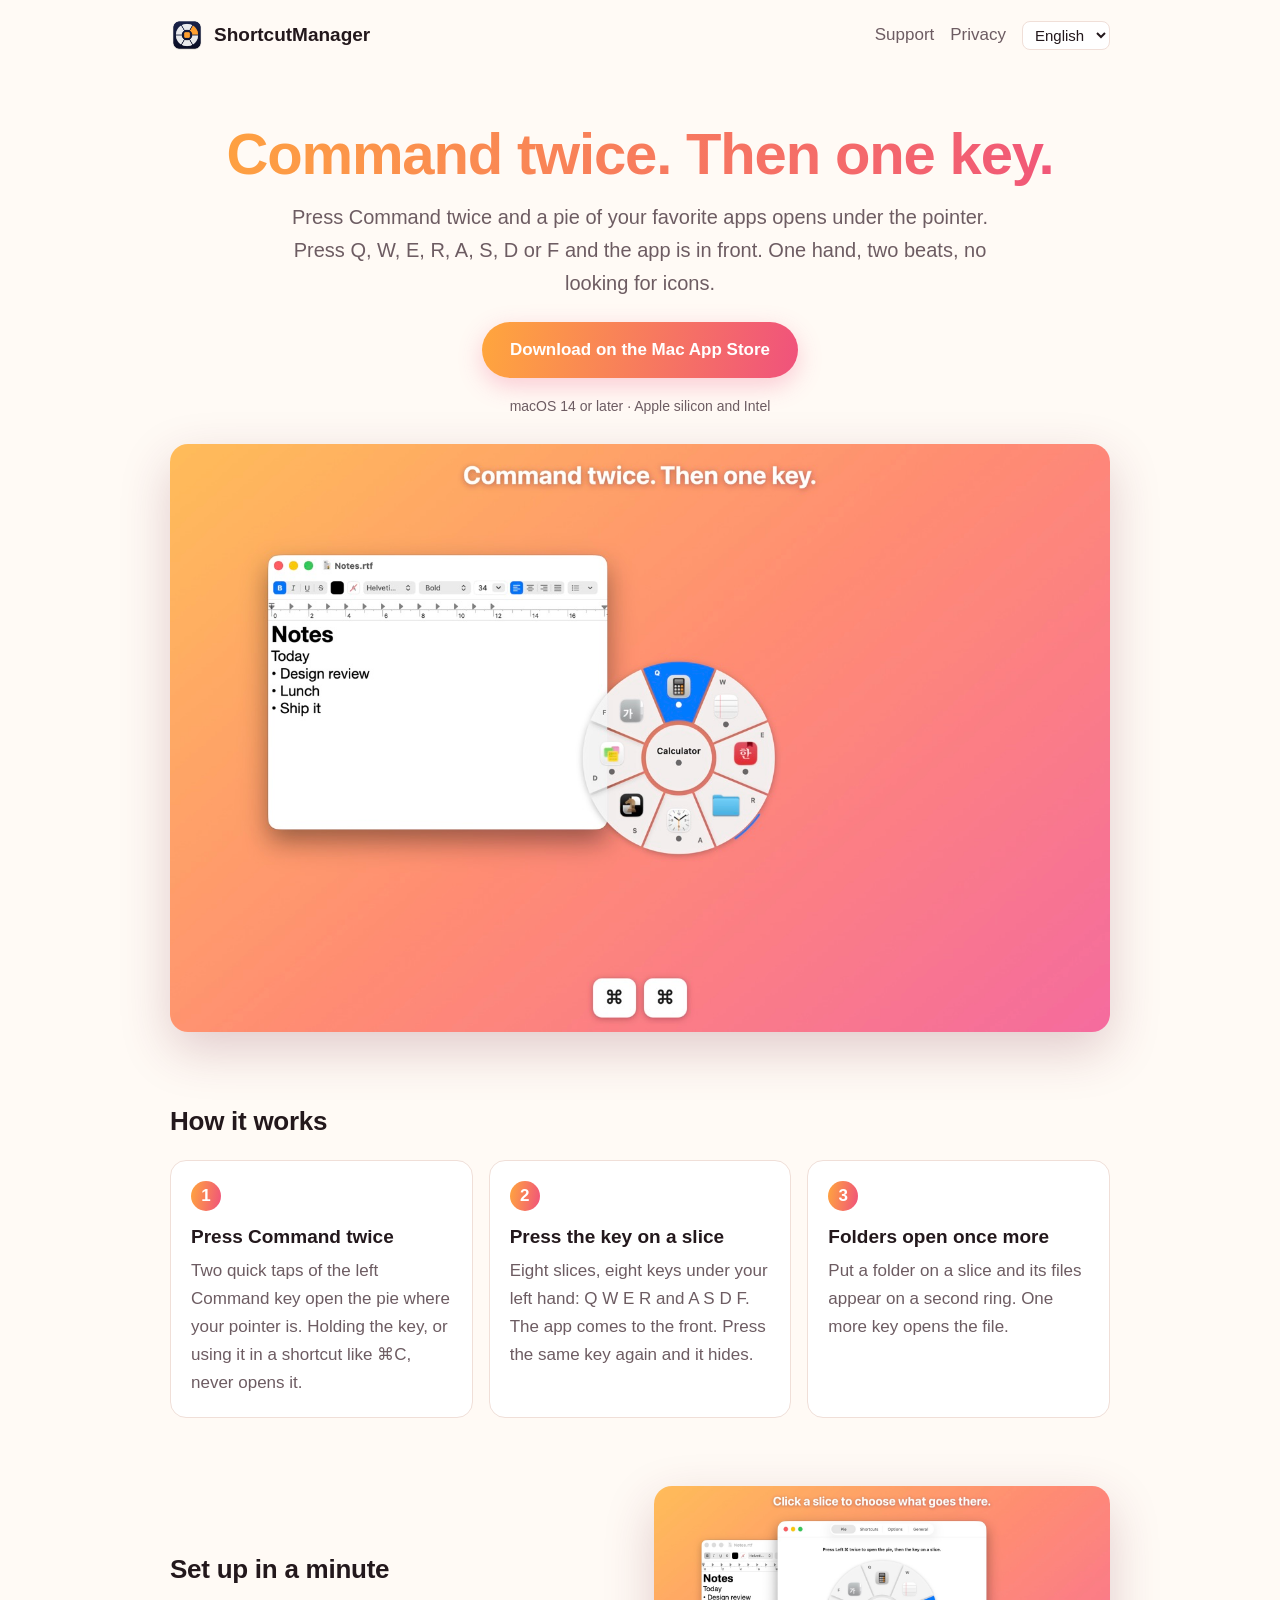
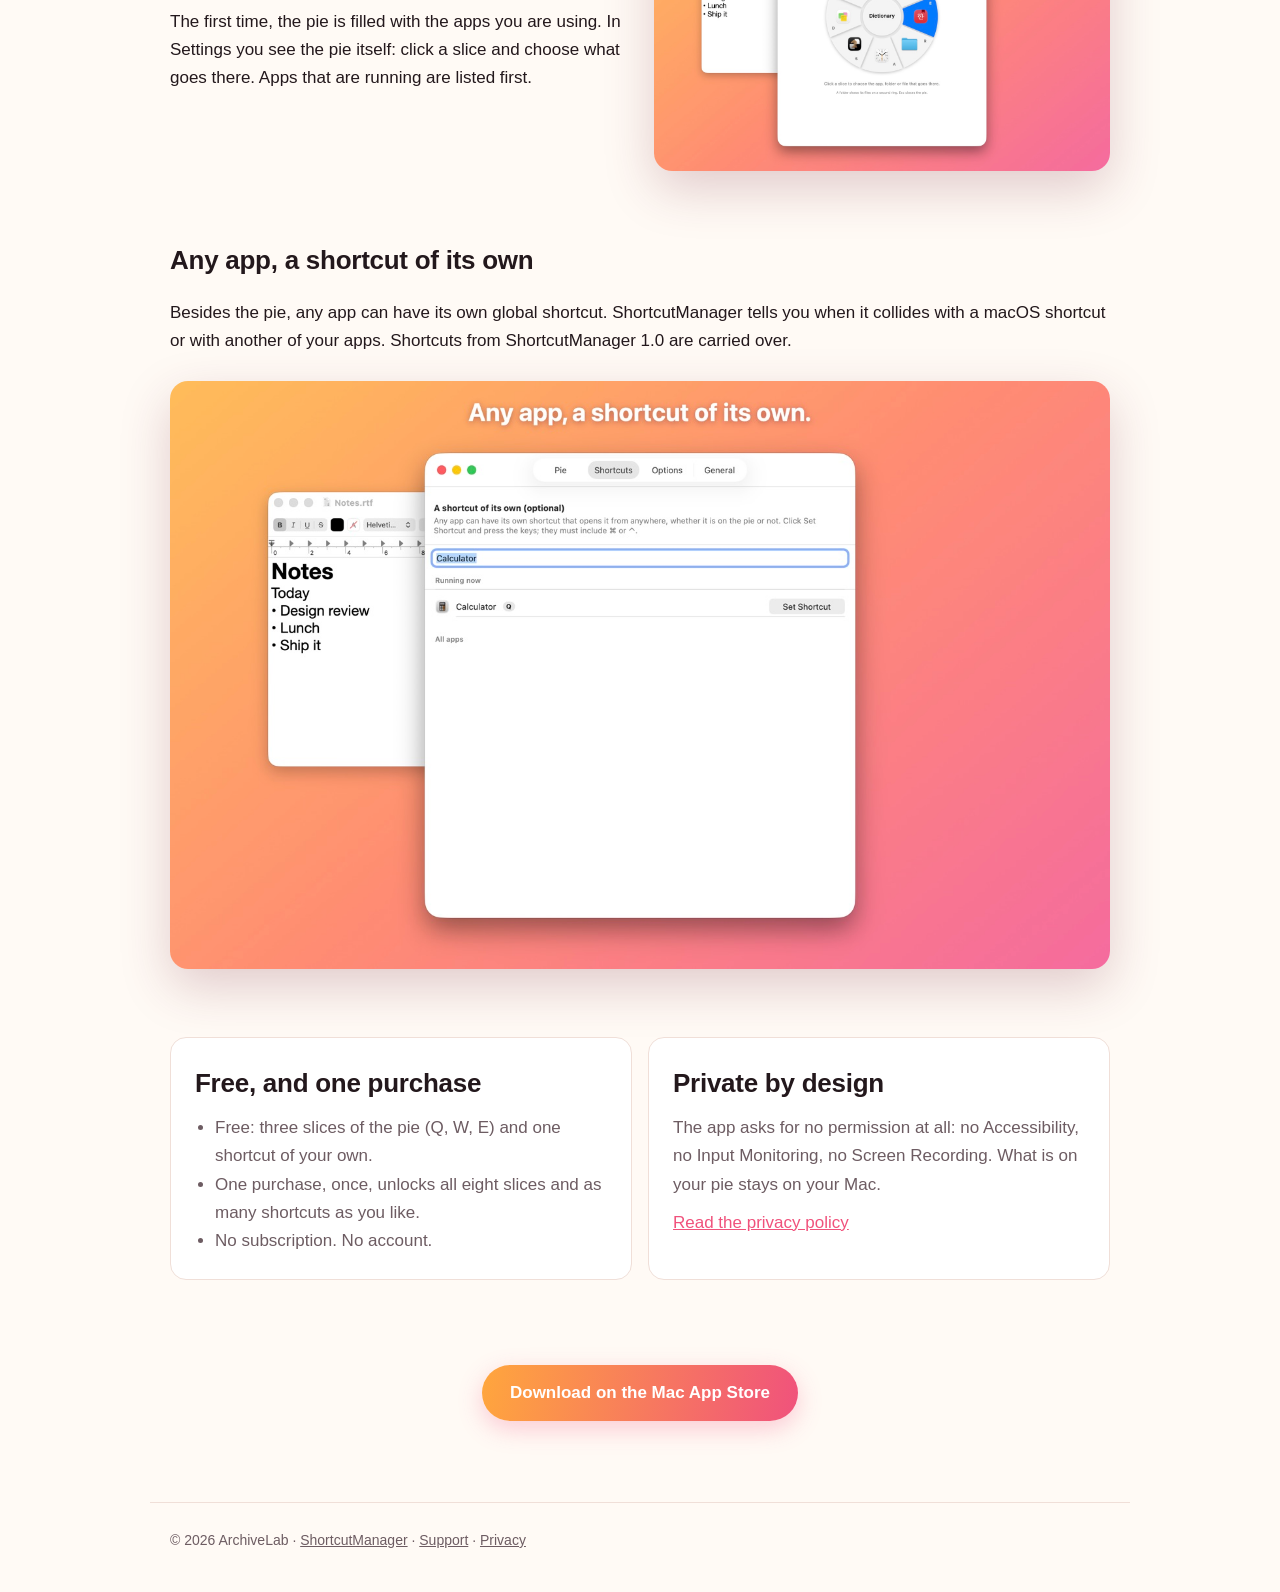
==== en/index.html @ bc12d39c "[웹] ShortcutManager 소개 · 개인정보 처리방침 · 지원 페이지를 영어와 한국어로 처음 만듦 - build.py 하나에 두 언어의 문구를 두고 페이지 7개와 site" ====
<!doctype html>
<html lang="en">
<head>
<meta charset="utf-8">
<meta name="viewport" content="width=device-width, initial-scale=1">
<title>ShortcutManager: Command twice. Then one key.</title>
<meta name="description" content="ShortcutManager is a pie menu for your Mac: press Command twice and one of Q W E R A S D F opens your app, folder or file. One hand, two beats.">
<meta name="color-scheme" content="light dark">
<link rel="canonical" href="https://archivelab-kr.github.io/shortcutmanager/en/">
<link rel="alternate" hreflang="en" href="https://archivelab-kr.github.io/shortcutmanager/en/">
<link rel="alternate" hreflang="ko" href="https://archivelab-kr.github.io/shortcutmanager/ko/">
<link rel="alternate" hreflang="x-default" href="https://archivelab-kr.github.io/shortcutmanager/">
<meta property="og:type" content="website">
<meta property="og:site_name" content="ShortcutManager">
<meta property="og:title" content="ShortcutManager: Command twice. Then one key.">
<meta property="og:description" content="ShortcutManager is a pie menu for your Mac: press Command twice and one of Q W E R A S D F opens your app, folder or file. One hand, two beats.">
<meta property="og:url" content="https://archivelab-kr.github.io/shortcutmanager/en/">
<meta property="og:image" content="https://archivelab-kr.github.io/shortcutmanager/assets/pie-en.jpg">
<link rel="icon" type="image/png" href="../assets/favicon.png">
<link rel="apple-touch-icon" href="../assets/icon-256.png">
<link rel="stylesheet" href="../assets/style.css">
</head>
<body>
<header class="top">
  <a class="brand" href="./"><img src="../assets/icon-256.png" alt="" width="34" height="34">ShortcutManager</a>
  <nav>
    <a href="support.html">Support</a>
    <a href="privacy.html">Privacy</a>
    <select aria-label="Language" onchange="location.href=this.value"><option value="../en/./" selected>English</option><option value="../ko/./">한국어</option></select>
  </nav>
</header>
<main>
<section class="hero">
  <h1>Command twice. Then one key.</h1>
  <p class="lead">Press Command twice and a pie of your favorite apps opens under the pointer. Press Q, W, E, R, A, S, D or F and the app is in front. One hand, two beats, no looking for icons.</p>
  <p><a class="button" href="https://apps.apple.com/app/id1469338310">Download on the Mac App Store</a></p>
  <p class="small">macOS 14 or later · Apple silicon and Intel</p>
  <video class="demo" autoplay muted loop playsinline preload="metadata" poster="../assets/pie-en.jpg" aria-label="Command twice. Then one key."><source src="../assets/pie-en.mp4" type="video/mp4"></video>
</section>
<section><h2>How it works</h2><ol class="steps"><li><h3>Press Command twice</h3><p>Two quick taps of the left Command key open the pie where your pointer is. Holding the key, or using it in a shortcut like ⌘C, never opens it.</p></li><li><h3>Press the key on a slice</h3><p>Eight slices, eight keys under your left hand: Q W E R and A S D F. The app comes to the front. Press the same key again and it hides.</p></li><li><h3>Folders open once more</h3><p>Put a folder on a slice and its files appear on a second ring. One more key opens the file.</p></li></ol></section>
<section class="split"><div><h2>Set up in a minute</h2><p>The first time, the pie is filled with the apps you are using. In Settings you see the pie itself: click a slice and choose what goes there. Apps that are running are listed first.</p></div>
  <img src="../assets/settings-en.jpg" alt="Set up in a minute" loading="lazy" width="1440" height="900"></section>
<section><h2>Any app, a shortcut of its own</h2><p>Besides the pie, any app can have its own global shortcut. ShortcutManager tells you when it collides with a macOS shortcut or with another of your apps. Shortcuts from ShortcutManager 1.0 are carried over.</p><video class="demo" autoplay muted loop playsinline preload="metadata" poster="../assets/shortcut-en.jpg" aria-label="Any app, a shortcut of its own"><source src="../assets/shortcut-en.mp4" type="video/mp4"></video></section>
<section class="cards"><div><h2>Free, and one purchase</h2><ul><li>Free: three slices of the pie (Q, W, E) and one shortcut of your own.</li><li>One purchase, once, unlocks all eight slices and as many shortcuts as you like.</li><li>No subscription. No account.</li></ul></div>
  <div><h2>Private by design</h2><p>The app asks for no permission at all: no Accessibility, no Input Monitoring, no Screen Recording. What is on your pie stays on your Mac.</p><p><a href="privacy.html">Read the privacy policy</a></p></div></section>
<section class="hero"><p><a class="button" href="https://apps.apple.com/app/id1469338310">Download on the Mac App Store</a></p></section>
</main>
<footer><span>© 2026 ArchiveLab</span> · <a href="./">ShortcutManager</a> · <a href="support.html">Support</a> · <a href="privacy.html">Privacy</a></footer>
</body>
</html>
---- assets/style.css ----
:root { --bg: #fffaf5; --text: #23181c; --muted: #6d5c62; --card: #ffffff; --line: #f0dfd8; --accent: #f0527c; --accent2: #ffa63d; }
@media (prefers-color-scheme: dark) { :root { --bg: #1b1517; --text: #f6ecee; --muted: #b9a7ad; --card: #261d20; --line: #3a2c30; } }
* { box-sizing: border-box; }
body { margin: 0; background: var(--bg); color: var(--text); font: 17px/1.65 -apple-system, BlinkMacSystemFont, "Apple SD Gothic Neo", "Segoe UI", sans-serif; word-break: keep-all; }
a { color: var(--accent); }
.top, main, footer { max-width: 980px; margin: 0 auto; padding: 0 20px; }
.top { display: flex; align-items: center; justify-content: space-between; padding-top: 18px; padding-bottom: 18px; gap: 12px; flex-wrap: wrap; }
.brand { display: flex; align-items: center; gap: 10px; font-weight: 700; font-size: 19px; color: var(--text); text-decoration: none; }
.brand img { border-radius: 8px; }
nav { display: flex; align-items: center; gap: 16px; }
nav a { color: var(--muted); text-decoration: none; }
nav select { font: inherit; font-size: 15px; padding: 4px 8px; border-radius: 8px; border: 1px solid var(--line); background: var(--card); color: var(--text); }
section, article { padding: 34px 0; }
.hero { text-align: center; }
h1 { font-size: clamp(34px, 6vw, 58px); line-height: 1.12; margin: 18px 0 14px; letter-spacing: -0.02em;
     background: linear-gradient(100deg, var(--accent2), var(--accent)); -webkit-background-clip: text; background-clip: text; color: transparent; }
article h1 { font-size: clamp(30px, 5vw, 44px); }
h2 { font-size: 26px; margin: 0 0 10px; letter-spacing: -0.01em; }
article h2 { font-size: 21px; margin-top: 30px; }
h3 { font-size: 19px; margin: 0 0 4px; }
.lead { font-size: 20px; color: var(--muted); max-width: 720px; margin: 0 auto 22px; }
article .lead { margin-left: 0; }
.small { font-size: 14px; color: var(--muted); }
.button { display: inline-block; padding: 14px 28px; border-radius: 999px; color: #fff; font-weight: 700; text-decoration: none;
          background: linear-gradient(100deg, var(--accent2), var(--accent)); box-shadow: 0 8px 24px rgba(240, 82, 124, .28); }
.demo, .split img { width: 100%; height: auto; border-radius: 18px; margin-top: 26px; box-shadow: 0 18px 50px rgba(120, 40, 60, .22); display: block; }
.steps { list-style: none; padding: 0; margin: 18px 0 0; display: grid; grid-template-columns: repeat(auto-fit, minmax(240px, 1fr)); gap: 16px; counter-reset: step; }
.steps li { background: var(--card); border: 1px solid var(--line); border-radius: 16px; padding: 20px; counter-increment: step; }
.steps li::before { content: counter(step); display: inline-grid; place-items: center; width: 30px; height: 30px; border-radius: 50%; color: #fff; font-weight: 700; margin-bottom: 10px;
                    background: linear-gradient(100deg, var(--accent2), var(--accent)); }
.steps p, .cards p, .cards li { color: var(--muted); margin: 0; }
.split { display: grid; grid-template-columns: repeat(auto-fit, minmax(300px, 1fr)); gap: 28px; align-items: center; }
.split img { margin-top: 0; }
.cards { display: grid; grid-template-columns: repeat(auto-fit, minmax(280px, 1fr)); gap: 16px; }
.cards > div { background: var(--card); border: 1px solid var(--line); border-radius: 16px; padding: 24px; }
.cards ul { margin: 0; padding-left: 20px; }
.cards p + p { margin-top: 10px; }
article { max-width: 720px; }
details { border-bottom: 1px solid var(--line); padding: 14px 0; }
summary { cursor: pointer; font-weight: 600; }
details p { color: var(--muted); margin: 8px 0 0; }
footer { padding-top: 26px; padding-bottom: 40px; color: var(--muted); font-size: 14px; border-top: 1px solid var(--line); margin-top: 30px; }
footer a { color: var(--muted); }
@media (prefers-reduced-motion: reduce) { video { display: none; } }
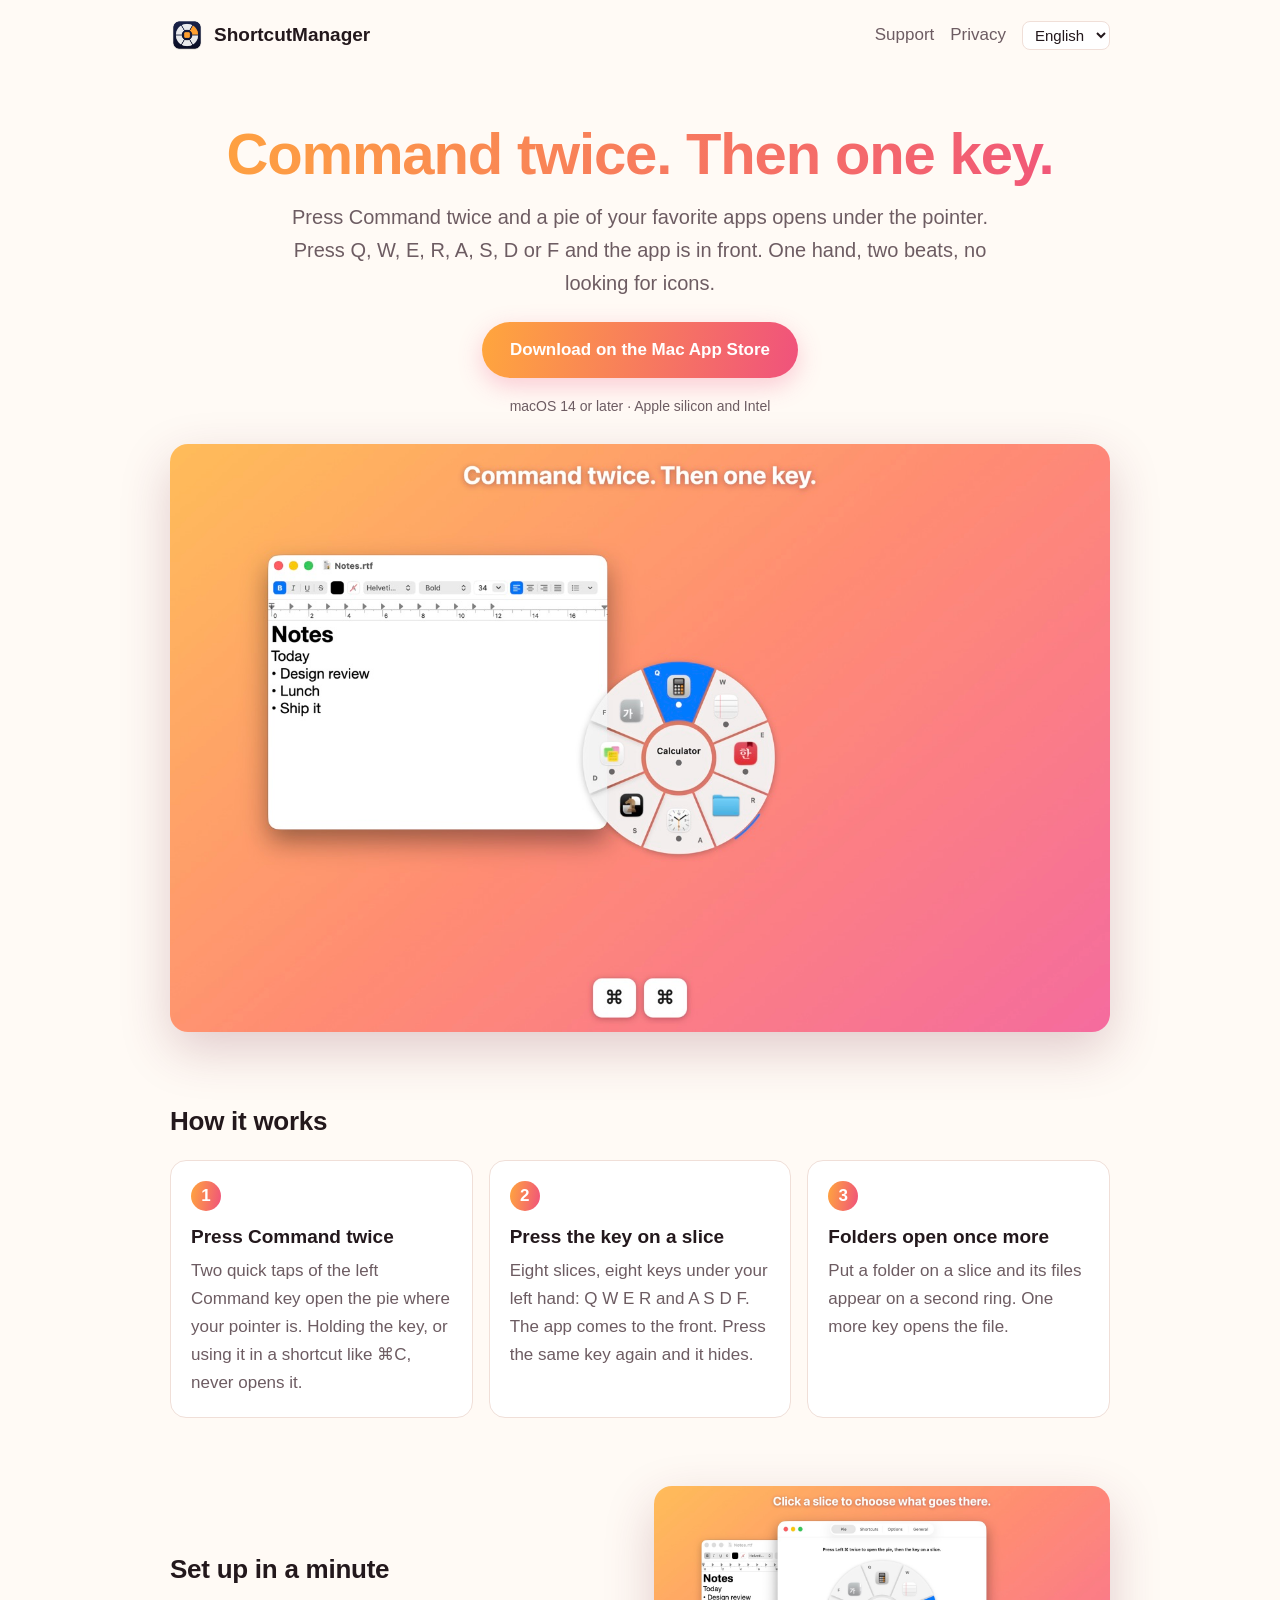
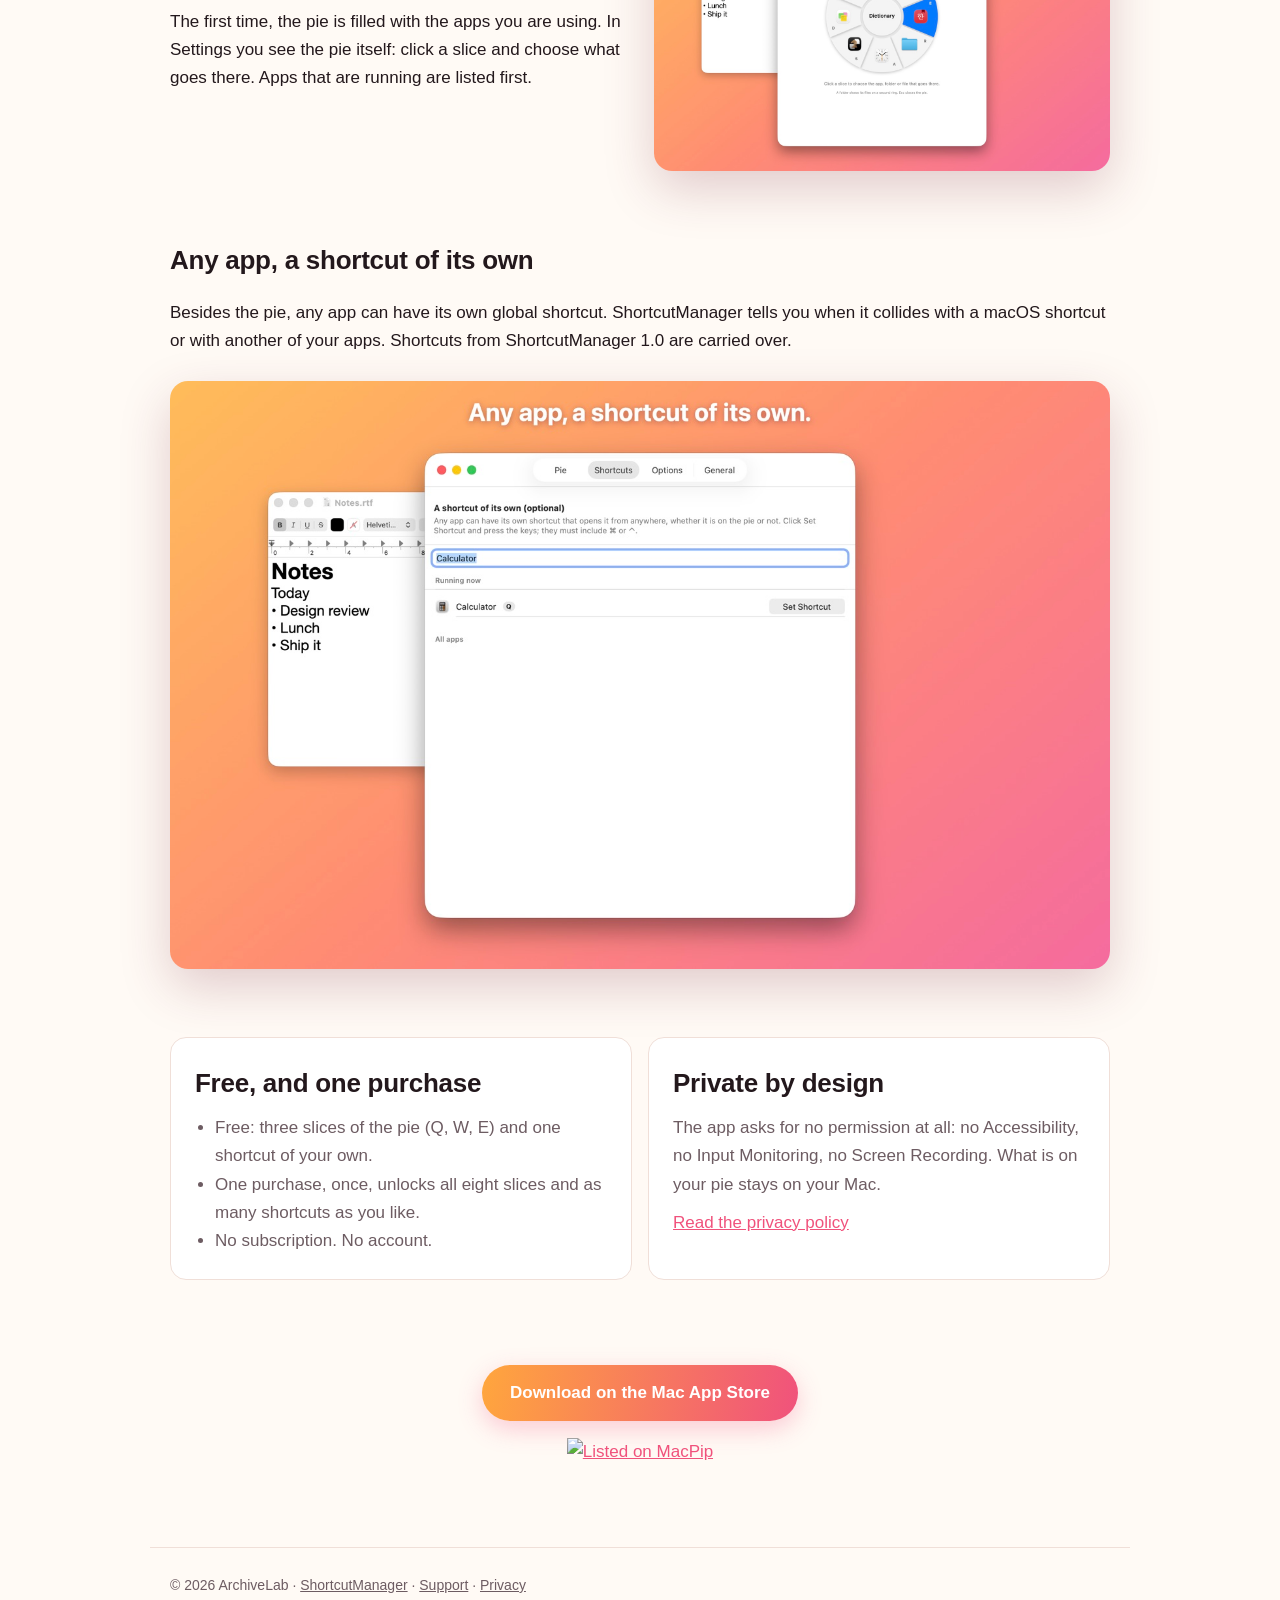
==== commit d5763427: "[웹] 홈페이지 맨 아래에 MacPip 배지를 닮 - MacPip 무료 출시일은 앱 웹사이트에 MacPip 페이지로 가는 배지 링크가 있어야 받을 수 있음 - MacPip이 arc" ====
--- a/en/index.html
+++ b/en/index.html
@@ -43,7 +43,8 @@
 <section><h2>Any app, a shortcut of its own</h2><p>Besides the pie, any app can have its own global shortcut. ShortcutManager tells you when it collides with a macOS shortcut or with another of your apps. Shortcuts from ShortcutManager 1.0 are carried over.</p><video class="demo" autoplay muted loop playsinline preload="metadata" poster="../assets/shortcut-en.jpg" aria-label="Any app, a shortcut of its own"><source src="../assets/shortcut-en.mp4" type="video/mp4"></video></section>
 <section class="cards"><div><h2>Free, and one purchase</h2><ul><li>Free: three slices of the pie (Q, W, E) and one shortcut of your own.</li><li>One purchase, once, unlocks all eight slices and as many shortcuts as you like.</li><li>No subscription. No account.</li></ul></div>
   <div><h2>Private by design</h2><p>The app asks for no permission at all: no Accessibility, no Input Monitoring, no Screen Recording. What is on your pie stays on your Mac.</p><p><a href="privacy.html">Read the privacy policy</a></p></div></section>
-<section class="hero"><p><a class="button" href="https://apps.apple.com/app/id1469338310">Download on the Mac App Store</a></p></section>
+<section class="hero"><p><a class="button" href="https://apps.apple.com/app/id1469338310">Download on the Mac App Store</a></p>
+  <p><a href="https://macpip.com/apps/shortcutmanager?ref=badge"><img src="https://macpip.com/badge/shortcutmanager.svg" height="58" alt="Listed on MacPip"></a></p></section>
 </main>
 <footer><span>© 2026 ArchiveLab</span> · <a href="./">ShortcutManager</a> · <a href="support.html">Support</a> · <a href="privacy.html">Privacy</a></footer>
 </body>
